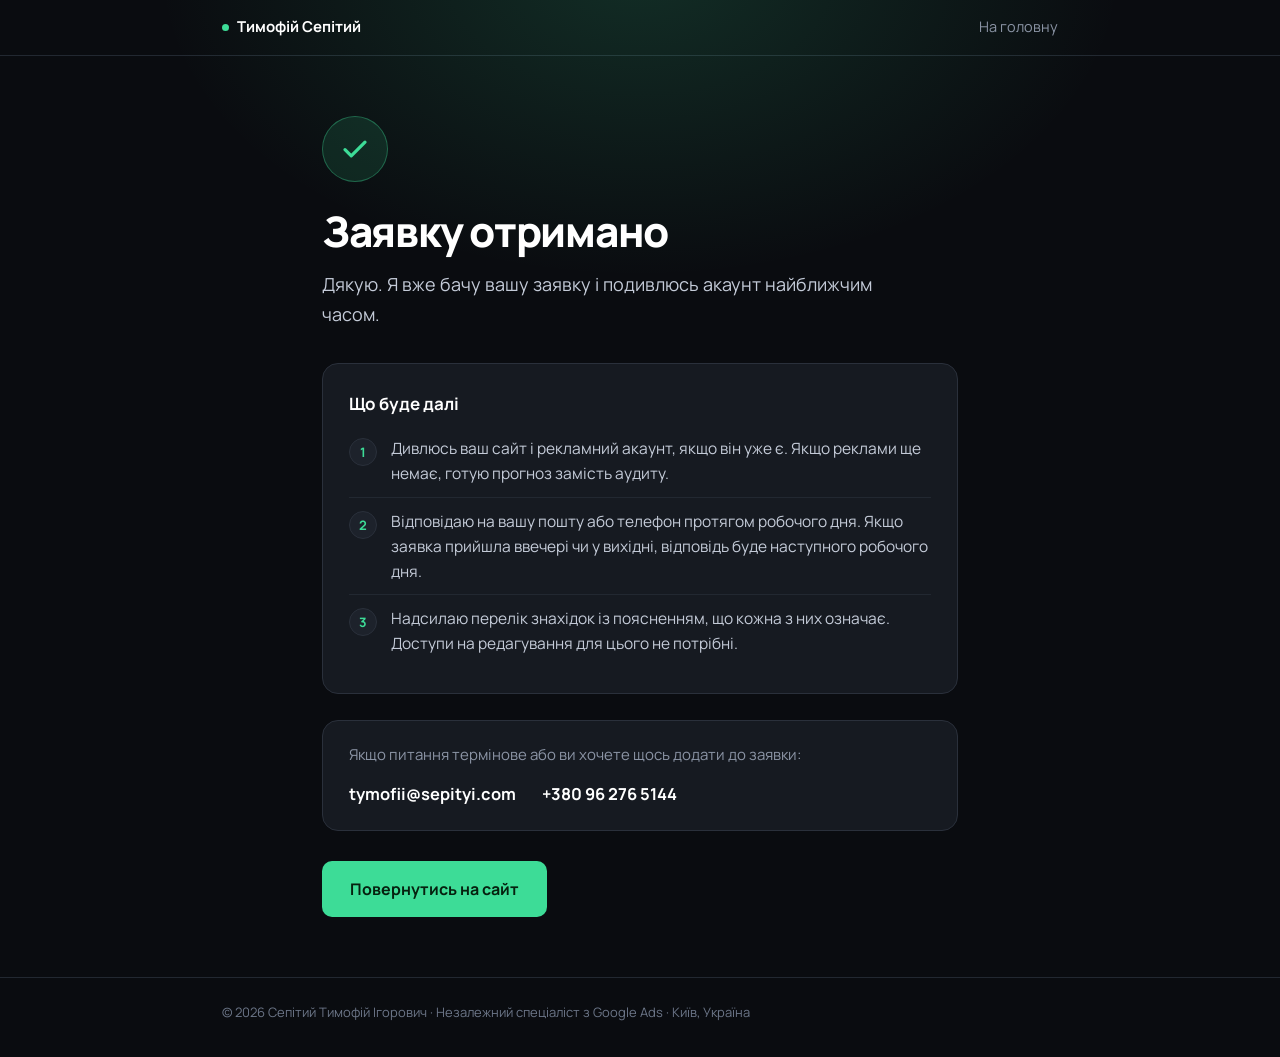
==== thank-you.html @ e6e95411 "Сторінка подяки і редирект після заявки - thank-you.html: підтвердження, три кроки «що буде далі», п" ====
<!DOCTYPE html>
<html lang="uk">
<head>
<meta charset="UTF-8">
<meta name="viewport" content="width=device-width, initial-scale=1.0">
<title>Заявку отримано | Тимофій Сепітий</title>
<meta name="description" content="Заявку на аудит рекламного акаунту отримано. Відповідь протягом робочого дня.">
<meta name="robots" content="noindex, nofollow">
<meta name="theme-color" content="#0A0C10">
<link rel="icon" href="data:image/svg+xml,%3Csvg xmlns='http://www.w3.org/2000/svg' viewBox='0 0 32 32'%3E%3Crect width='32' height='32' rx='8' fill='%230A0C10'/%3E%3Crect x='6' y='20' width='4' height='6' rx='2' fill='%23566173'/%3E%3Crect x='14' y='14' width='4' height='12' rx='2' fill='%23566173'/%3E%3Crect x='22' y='7' width='4' height='19' rx='2' fill='%233DDC97'/%3E%3C/svg%3E">
<link rel="preconnect" href="https://fonts.googleapis.com">
<link rel="preconnect" href="https://fonts.gstatic.com" crossorigin>
<link href="https://fonts.googleapis.com/css2?family=Manrope:wght@400;500;600;700;800&display=swap" rel="stylesheet">

<!--
  СТОРІНКА ПОДЯКИ — вона ж сторінка конверсії.

  Навіщо окрема сторінка, а не повідомлення на місці: її адресу видно в
  адресному рядку, тому на неї можна навісити ціль. Без цього Google Ads
  не знає, який клік приніс заявку, і не може вчитися.

  Що з нею робити далі (по черзі):
  1. GA4 -> Адміністратор -> Події -> Створити подію
     Умова: page_location містить /thank-you
     Назва: generate_lead
  2. GA4 -> Адміністратор -> Ключові події -> позначити generate_lead ключовою
  3. Google Ads -> Цілі -> Імпорт -> Google Analytics 4 -> generate_lead
  4. Після цього кампанії можна переводити на стратегію за конверсіями.
-->

<style>
:root{
  --bg:#0A0C10; --card:#161A21; --card-2:#1D222B;
  --line:#2A303B; --line-2:#222831;
  --ink:#FFFFFF; --ink-2:#C4CBD8; --ink-3:#8B94A5;
  --mint:#3DDC97; --mint-dim:rgba(61,220,151,.12);
  --r:16px; --r-sm:10px;
}
*{box-sizing:border-box}
body{
  margin:0;background:var(--bg);color:var(--ink-2);
  font-family:'Manrope',system-ui,-apple-system,'Segoe UI',sans-serif;
  font-size:16px;line-height:1.65;-webkit-font-smoothing:antialiased;
  min-height:100vh;display:flex;flex-direction:column;
}
body::before{
  content:'';position:absolute;top:-380px;left:50%;transform:translateX(-50%);
  width:1100px;height:700px;pointer-events:none;
  background:radial-gradient(ellipse at center,rgba(61,220,151,.16),rgba(61,220,151,0) 62%);
}
.wrap{max-width:680px;margin:0 auto;padding:0 22px;position:relative;z-index:1;width:100%}
a{color:var(--mint);text-decoration:none}
a:hover{text-decoration:underline}
:focus-visible{outline:2px solid var(--mint);outline-offset:3px;border-radius:4px}

.head{border-bottom:1px solid var(--line-2)}
.head .wrap{display:flex;align-items:center;justify-content:space-between;
  gap:16px;padding-top:15px;padding-bottom:15px;max-width:880px}
.brand{font-size:15px;font-weight:700;color:var(--ink)}
.brand i{display:inline-block;width:7px;height:7px;border-radius:50%;
  background:var(--mint);margin-right:8px;vertical-align:middle;font-style:normal}
.back{font-size:14.5px;color:var(--ink-3)}
.back:hover{color:var(--ink);text-decoration:none}

main{flex:1;display:flex;align-items:center;padding:60px 0}

.mark{width:66px;height:66px;border-radius:50%;background:var(--mint-dim);
  border:1px solid rgba(61,220,151,.35);display:grid;place-items:center;
  margin-bottom:26px;animation:pop .5s cubic-bezier(.2,1.4,.4,1) both}
.mark svg{width:30px;height:30px}
.mark path{stroke:var(--mint);stroke-width:2.6;fill:none;
  stroke-linecap:round;stroke-linejoin:round;
  stroke-dasharray:30;stroke-dashoffset:30;
  animation:draw .5s .35s ease forwards}
@keyframes pop{from{opacity:0;transform:scale(.7)}to{opacity:1;transform:none}}
@keyframes draw{to{stroke-dashoffset:0}}

h1{font-size:clamp(30px,5.5vw,42px);font-weight:800;color:var(--ink);
  letter-spacing:-.03em;line-height:1.1;margin:0 0 16px}
.lede{font-size:18px;color:var(--ink-2);margin:0 0 34px;max-width:52ch}

.steps{background:var(--card);border:1px solid var(--line);border-radius:var(--r);
  padding:26px;margin-bottom:26px}
.steps h2{margin:0 0 18px;font-size:17px;font-weight:700;color:var(--ink)}
.steps ol{margin:0;padding:0;list-style:none;counter-reset:s}
.steps li{counter-increment:s;display:flex;gap:14px;font-size:15.5px;
  color:var(--ink-2);line-height:1.6;padding:11px 0;border-top:1px solid var(--line-2)}
.steps li:first-child{border-top:0;padding-top:0}
.steps li::before{content:counter(s);flex:none;width:26px;height:26px;border-radius:50%;
  background:var(--card-2);border:1px solid var(--line);color:var(--mint);
  font-size:13px;font-weight:700;display:grid;place-items:center;margin-top:2px}

.direct{background:var(--card);border:1px solid var(--line);border-radius:var(--r);
  padding:22px 26px;margin-bottom:30px}
.direct p{margin:0 0 12px;font-size:15px;color:var(--ink-3)}
.direct .row{display:flex;gap:26px;flex-wrap:wrap}
.direct a{font-size:16.5px;font-weight:700;color:var(--ink);
  border-bottom:1px solid transparent;transition:border-color .18s,color .18s}
.direct a:hover{color:var(--mint);border-bottom-color:var(--mint);text-decoration:none}

.btn{display:inline-block;background:var(--mint);color:#06210F;font-weight:700;
  font-size:16px;padding:15px 28px;border-radius:var(--r-sm);
  transition:transform .15s ease,filter .15s ease}
.btn:hover{filter:brightness(1.07);transform:translateY(-1px);text-decoration:none}

footer{border-top:1px solid var(--line-2);padding:24px 0 34px}
footer .wrap{max-width:880px}
footer p{margin:0;font-size:13px;color:#6C7688;line-height:1.6}

@media (prefers-reduced-motion:reduce){
  .mark,.mark path{animation:none;opacity:1;transform:none;stroke-dashoffset:0}
  .btn:hover{transform:none}
}
@media (max-width:620px){
  main{padding:40px 0}
  .steps,.direct{padding:20px}
}
</style>
</head>
<body>

<header class="head">
  <div class="wrap">
    <a class="brand" href="/"><i></i>Тимофій Сепітий</a>
    <a class="back" href="/">На головну</a>
  </div>
</header>

<main>
  <div class="wrap">
    <div class="mark">
      <svg viewBox="0 0 24 24" aria-hidden="true"><path d="M4 12.5l5 5L20 6.5"/></svg>
    </div>

    <h1>Заявку отримано</h1>
    <p class="lede">Дякую. Я вже бачу вашу заявку і подивлюсь акаунт найближчим часом.</p>

    <div class="steps">
      <h2>Що буде далі</h2>
      <ol>
        <li>Дивлюсь ваш сайт і рекламний акаунт, якщо він уже є. Якщо реклами ще немає, готую прогноз замість аудиту.</li>
        <li>Відповідаю на вашу пошту або телефон протягом робочого дня. Якщо заявка прийшла ввечері чи у вихідні, відповідь буде наступного робочого дня.</li>
        <li>Надсилаю перелік знахідок із поясненням, що кожна з них означає. Доступи на редагування для цього не потрібні.</li>
      </ol>
    </div>

    <div class="direct">
      <p>Якщо питання термінове або ви хочете щось додати до заявки:</p>
      <div class="row">
        <a href="mailto:tymofii@sepityi.com">tymofii@sepityi.com</a>
        <a href="tel:+380962765144">+380 96 276 5144</a>
      </div>
    </div>

    <a class="btn" href="/">Повернутись на сайт</a>
  </div>
</main>

<footer>
  <div class="wrap">
    <p>© 2026 Сепітий Тимофій Ігорович · Незалежний спеціаліст з Google Ads · Київ, Україна</p>
  </div>
</footer>

</body>
</html>
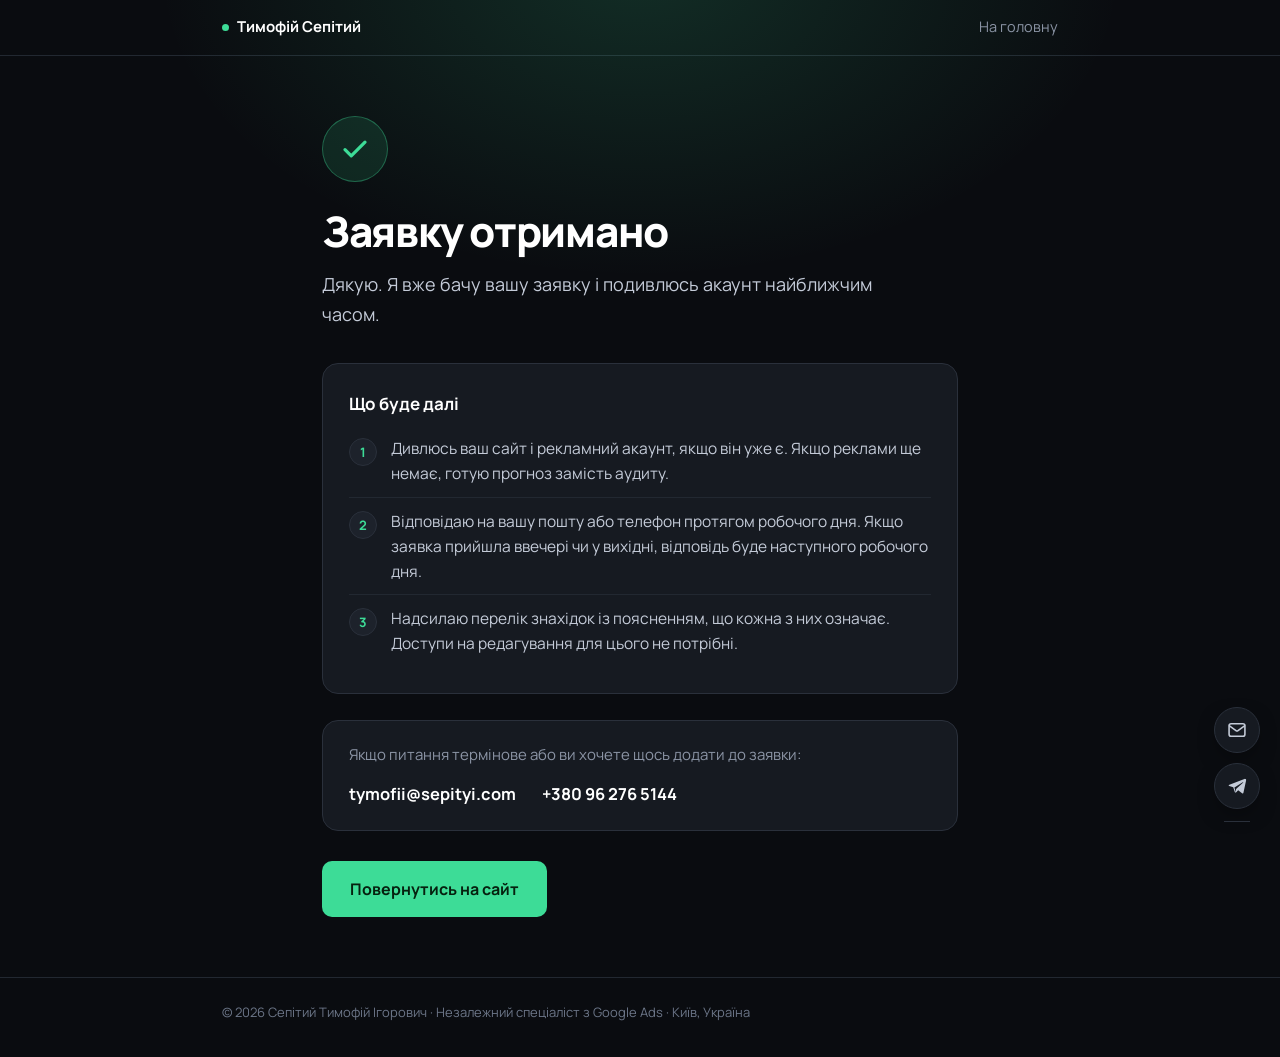
==== commit bd0a13df: "Док із соцмережами і кнопка «нагору» - Плаваючий блок у правому нижньому куті на обох сторінках - По" ====
--- a/thank-you.html
+++ b/thank-you.html
@@ -8,6 +8,22 @@
 <meta name="robots" content="noindex, nofollow">
 <meta name="theme-color" content="#0A0C10">
 <link rel="icon" href="data:image/svg+xml,%3Csvg xmlns='http://www.w3.org/2000/svg' viewBox='0 0 32 32'%3E%3Crect width='32' height='32' rx='8' fill='%230A0C10'/%3E%3Crect x='6' y='20' width='4' height='6' rx='2' fill='%23566173'/%3E%3Crect x='14' y='14' width='4' height='12' rx='2' fill='%23566173'/%3E%3Crect x='22' y='7' width='4' height='19' rx='2' fill='%233DDC97'/%3E%3C/svg%3E">
+<!-- ═══ ВИМІРЮВАННЯ ═══════════════════════════════════════════
+     Контейнер GTM-P9XDZ82P. GA4 (G-CTR8PZNGK4) підключений усередині GTM.
+     GA4 налаштовується ВСЕРЕДИНІ GTM, у коді його немає навмисно:
+     так теги міняються без правок сайту. Порядок дій — ВИМІРЮВАННЯ.md
+═════════════════════════════════════════════════════════════ -->
+<script>
+window.dataLayer = window.dataLayer || [];
+window.GTM_ID = 'GTM-P9XDZ82P';
+(function(w,d,s,i){
+  w[ 'dataLayer' ].push({'gtm.start': new Date().getTime(), event: 'gtm.js'});
+  var f = d.getElementsByTagName(s)[0], j = d.createElement(s);
+  j.async = true; j.src = 'https://www.googletagmanager.com/gtm.js?id=' + i;
+  f.parentNode.insertBefore(j, f);
+})(window, document, 'script', window.GTM_ID);
+</script>
+
 <link rel="preconnect" href="https://fonts.googleapis.com">
 <link rel="preconnect" href="https://fonts.gstatic.com" crossorigin>
 <link href="https://fonts.googleapis.com/css2?family=Manrope:wght@400;500;600;700;800&display=swap" rel="stylesheet">
@@ -115,9 +131,38 @@
   main{padding:40px 0}
   .steps,.direct{padding:20px}
 }
+
+/* ── док: соцмережі + нагору ────────────────── */
+.dock{position:fixed;right:20px;bottom:20px;z-index:60;
+  display:flex;flex-direction:column;gap:10px;align-items:center}
+.dock-btn{width:46px;height:46px;border-radius:50%;display:grid;place-items:center;
+  background:var(--card);border:1px solid var(--line);color:var(--ink-2);
+  cursor:pointer;padding:0;
+  box-shadow:0 8px 24px -10px rgba(0,0,0,.8);
+  transition:color .18s ease,border-color .18s ease,transform .18s ease,background .18s ease}
+.dock-btn:hover{color:#06210F;background:var(--mint);border-color:var(--mint);
+  transform:translateY(-2px);text-decoration:none}
+.dock-btn svg{width:20px;height:20px;display:block}
+.dock-sep{width:26px;height:1px;background:var(--line);margin:2px 0}
+.dock-top{opacity:0;visibility:hidden;transform:translateY(8px);
+  transition:opacity .25s ease,visibility .25s ease,transform .25s ease,
+             color .18s ease,border-color .18s ease,background .18s ease}
+.dock-top.on{opacity:1;visibility:visible;transform:none}
+@media (max-width:620px){
+  .dock{right:14px;bottom:14px;gap:8px}
+  .dock-btn{width:42px;height:42px}
+  .dock-btn svg{width:18px;height:18px}
+}
+@media (prefers-reduced-motion:reduce){
+  .dock-btn:hover{transform:none}
+  .dock-top{transition:opacity .01s}
+}
 </style>
 </head>
 <body>
+<noscript><iframe src="https://www.googletagmanager.com/ns.html?id=GTM-P9XDZ82P"
+height="0" width="0" style="display:none;visibility:hidden"></iframe></noscript>
+
 
 <header class="head">
   <div class="wrap">
@@ -162,5 +207,52 @@
   </div>
 </footer>
 
+<script>
+// подія для GTM: людина дійшла до сторінки подяки
+window.dataLayer = window.dataLayer || [];
+window.dataLayer.push({event: 'lead_thank_you'});
+</script>
+
+<!-- док: звʼязок і повернення нагору -->
+<div class="dock" role="complementary" aria-label="Швидкий звʼязок">
+  <a class="dock-btn" href="mailto:tymofii@sepityi.com" aria-label="Написати на пошту" title="tymofii@sepityi.com">
+    <svg viewBox="0 0 24 24" fill="none" stroke="currentColor" stroke-width="1.9"
+         stroke-linecap="round" stroke-linejoin="round" aria-hidden="true">
+      <rect x="2.5" y="4.5" width="19" height="15" rx="2.5"/>
+      <path d="M3 7l8.2 6a1.4 1.4 0 0 0 1.6 0L21 7"/>
+    </svg>
+  </a>
+  <a class="dock-btn" href="https://t.me/t1seP" target="_blank" rel="noopener"
+     aria-label="Написати в Telegram" title="Telegram @t1seP">
+    <svg viewBox="0 0 24 24" fill="currentColor" aria-hidden="true">
+      <path d="M21.7 3.4 2.9 10.6c-1.1.4-1.1 1.1-.2 1.4l4.8 1.5 1.8 5.6c.2.6.4.8.9.8.4 0 .6-.2.9-.5l2.3-2.2 4.7 3.5c.9.5 1.5.2 1.7-.8l3.1-14.6c.3-1.2-.5-1.8-1.2-1.5zM8.9 13.9l10-6.3c.5-.3.9-.1.6.2l-8.6 7.8-.3 3.6-1.7-5.3z"/>
+    </svg>
+  </a>
+  <span class="dock-sep" aria-hidden="true"></span>
+  <button class="dock-btn dock-top" id="to-top" type="button" aria-label="Нагору" title="Нагору">
+    <svg viewBox="0 0 24 24" fill="none" stroke="currentColor" stroke-width="2.2"
+         stroke-linecap="round" stroke-linejoin="round" aria-hidden="true">
+      <path d="M12 19V5M5.5 11.5 12 5l6.5 6.5"/>
+    </svg>
+  </button>
+</div>
+
+<script>
+// кнопка «нагору»: зʼявляється після першого екрана
+(function(){
+  var btn = document.getElementById('to-top');
+  if (!btn) return;
+  function check(){
+    if (window.scrollY > 420) btn.classList.add('on');
+    else btn.classList.remove('on');
+  }
+  window.addEventListener('scroll', check, {passive: true});
+  check();
+  btn.addEventListener('click', function(){
+    var m = window.matchMedia('(prefers-reduced-motion: reduce)').matches;
+    window.scrollTo({top: 0, behavior: m ? 'auto' : 'smooth'});
+  });
+})();
+</script>
 </body>
 </html>
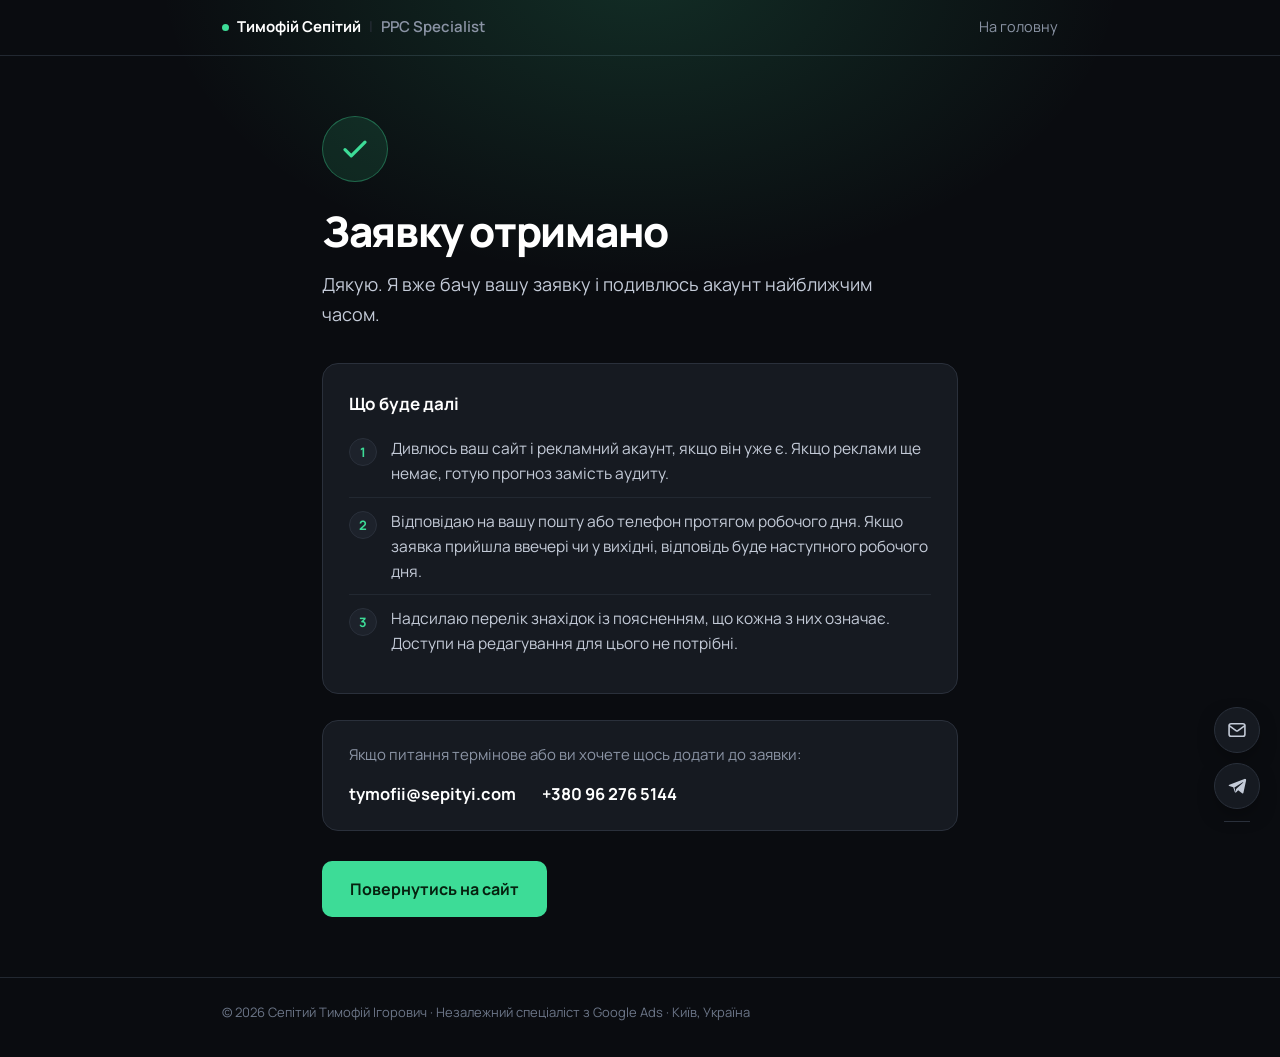
==== commit 6f7a05eb: "Бренд у шапці: посилання на головну + приставка PPC Specialist - Було текстом, стало посиланням на «" ====
--- a/thank-you.html
+++ b/thank-you.html
@@ -72,7 +72,11 @@
 .head{border-bottom:1px solid var(--line-2)}
 .head .wrap{display:flex;align-items:center;justify-content:space-between;
   gap:16px;padding-top:15px;padding-bottom:15px;max-width:880px}
-.brand{font-size:15px;font-weight:700;color:var(--ink)}
+.brand{display:inline-flex;align-items:center;font-size:15px;font-weight:700;
+  color:var(--ink);white-space:nowrap;transition:opacity .18s ease}
+.brand:hover{opacity:.75;text-decoration:none}
+.brand span{margin:0 8px;color:var(--line);font-weight:400}
+.brand b{font-weight:600;color:var(--ink-3)}
 .brand i{display:inline-block;width:7px;height:7px;border-radius:50%;
   background:var(--mint);margin-right:8px;vertical-align:middle;font-style:normal}
 .back{font-size:14.5px;color:var(--ink-3)}
@@ -128,6 +132,7 @@
   .btn:hover{transform:none}
 }
 @media (max-width:620px){
+  .brand span,.brand b{display:none}
   main{padding:40px 0}
   .steps,.direct{padding:20px}
 }
@@ -157,6 +162,23 @@
   .dock-btn:hover{transform:none}
   .dock-top{transition:opacity .01s}
 }
+
+/* ── копіювання пошти ──────────────────────── */
+.mail-btn{display:inline-flex;align-items:center;gap:10px;background:none;border:0;
+  padding:0;font:inherit;cursor:pointer;color:var(--ink);font-size:21px;font-weight:700;
+  word-break:break-all;text-align:left;transition:color .18s ease}
+.mail-btn:hover{color:var(--mint)}
+.mail-btn svg{width:17px;height:17px;flex:none;color:var(--ink-3);transition:color .18s ease}
+.mail-btn:hover svg{color:var(--mint)}
+.mail-alt{display:flex;gap:18px;flex-wrap:wrap;margin-top:8px;font-size:13.5px}
+.mail-alt a{color:var(--ink-3);border-bottom:1px solid transparent}
+.mail-alt a:hover{color:var(--mint);border-bottom-color:var(--mint);text-decoration:none}
+.toast{position:fixed;left:50%;bottom:28px;transform:translate(-50%,14px);z-index:90;
+  background:var(--mint);color:#06210F;font-weight:700;font-size:15px;
+  padding:12px 22px;border-radius:99px;box-shadow:0 12px 30px -12px rgba(0,0,0,.9);
+  opacity:0;visibility:hidden;transition:opacity .22s ease,transform .22s ease,visibility .22s}
+.toast.on{opacity:1;visibility:visible;transform:translate(-50%,0)}
+@media (prefers-reduced-motion:reduce){.toast{transition:opacity .01s}}
 </style>
 </head>
 <body>
@@ -166,7 +188,7 @@
 
 <header class="head">
   <div class="wrap">
-    <a class="brand" href="/"><i></i>Тимофій Сепітий</a>
+    <a class="brand" href="/" aria-label="На головну сторінку"><i></i>Тимофій Сепітий<span>|</span><b>PPC Specialist</b></a>
     <a class="back" href="/">На головну</a>
   </div>
 </header>
@@ -192,7 +214,7 @@
     <div class="direct">
       <p>Якщо питання термінове або ви хочете щось додати до заявки:</p>
       <div class="row">
-        <a href="mailto:tymofii@sepityi.com">tymofii@sepityi.com</a>
+        <a href="https://mail.google.com/mail/?view=cm&fs=1&to=tymofii@sepityi.com&su=%D0%97%D0%B0%D0%BF%D0%B8%D1%82%20%D0%BF%D1%80%D0%BE%20Google%20Ads" target="_blank" rel="noopener">tymofii@sepityi.com</a>
         <a href="tel:+380962765144">+380 96 276 5144</a>
       </div>
     </div>
@@ -215,13 +237,13 @@
 
 <!-- док: звʼязок і повернення нагору -->
 <div class="dock" role="complementary" aria-label="Швидкий звʼязок">
-  <a class="dock-btn" href="mailto:tymofii@sepityi.com" aria-label="Написати на пошту" title="tymofii@sepityi.com">
+  <button class="dock-btn" type="button" data-copy="tymofii@sepityi.com" aria-label="Скопіювати пошту" title="tymofii@sepityi.com — натисніть, щоб скопіювати">
     <svg viewBox="0 0 24 24" fill="none" stroke="currentColor" stroke-width="1.9"
          stroke-linecap="round" stroke-linejoin="round" aria-hidden="true">
       <rect x="2.5" y="4.5" width="19" height="15" rx="2.5"/>
       <path d="M3 7l8.2 6a1.4 1.4 0 0 0 1.6 0L21 7"/>
     </svg>
-  </a>
+  </button>
   <a class="dock-btn" href="https://t.me/t1seP" target="_blank" rel="noopener"
      aria-label="Написати в Telegram" title="Telegram @t1seP">
     <svg viewBox="0 0 24 24" fill="currentColor" aria-hidden="true">
@@ -254,5 +276,42 @@
   });
 })();
 </script>
+<div class="toast" id="toast" role="status" aria-live="polite"></div>
+<script>
+// пошта: клік копіює адресу. mailto працює не в усіх,
+// бо вимагає призначеної поштової програми в системі.
+(function(){
+  var toast = document.getElementById('toast');
+  function show(text){
+    if (!toast) return;
+    toast.textContent = text;
+    toast.classList.add('on');
+    clearTimeout(toast._t);
+    toast._t = setTimeout(function(){ toast.classList.remove('on'); }, 2200);
+  }
+  document.querySelectorAll('[data-copy]').forEach(function(el){
+    el.addEventListener('click', function(){
+      var val = el.getAttribute('data-copy');
+      function fallback(){
+        var i = document.createElement('input');
+        i.value = val; document.body.appendChild(i);
+        i.select(); try { document.execCommand('copy'); } catch(e){}
+        document.body.removeChild(i);
+      }
+      // Підтвердження показуємо одразу, не чекаючи на буфер обміну:
+      // navigator.clipboard може зависнути без відповіді, якщо доступ
+      // до буфера не дозволений, і тоді людина не бачить жодної реакції.
+      show('Скопійовано: ' + val);
+      try {
+        if (navigator.clipboard && window.isSecureContext) {
+          navigator.clipboard.writeText(val).catch(fallback);
+        } else {
+          fallback();
+        }
+      } catch (e) { fallback(); }
+    });
+  });
+})();
+</script>
 </body>
 </html>
